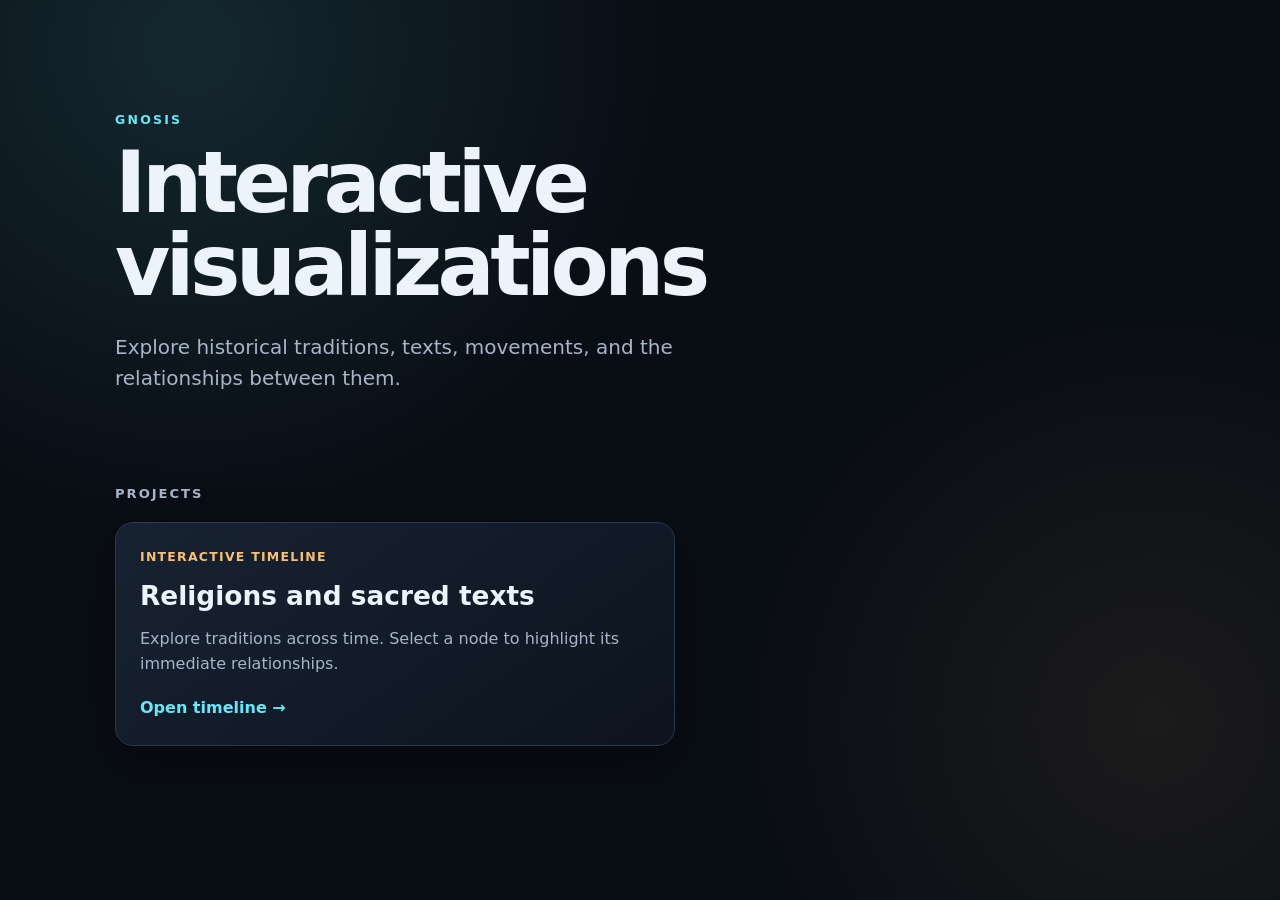
==== index.html @ 71d0b823 "page" ====
<!doctype html>
<html lang="en">
<head>
  <meta charset="utf-8">
  <meta name="viewport" content="width=device-width,initial-scale=1">
  <meta name="description" content="Interactive history and knowledge visualizations.">
  <title>Gnosis Visualizations</title>
  <link rel="stylesheet" href="site.css">
</head>
<body>
  <main>
    <header>
      <p class="eyebrow">GNOSIS</p>
      <h1>Interactive visualizations</h1>
      <p class="intro">Explore historical traditions, texts, movements, and the relationships between them.</p>
    </header>

    <section class="projects" aria-labelledby="projects-title">
      <h2 id="projects-title">Projects</h2>
      <a class="project-card" href="religions/">
        <span class="project-type">Interactive timeline</span>
        <strong>Religions and sacred texts</strong>
        <span>Explore traditions across time. Select a node to highlight its immediate relationships.</span>
        <span class="open">Open timeline <span aria-hidden="true">→</span></span>
      </a>
    </section>
  </main>
</body>
</html>
---- site.css ----
:root{
  color-scheme:dark;
  --bg:#090d14;
  --panel:#121a27;
  --line:#2a394d;
  --text:#edf3fb;
  --muted:#a7b5c8;
  --accent:#67e8f9;
  --accent2:#f6c177;
}
*{box-sizing:border-box}
html{background:var(--bg)}
body{
  margin:0;
  min-height:100vh;
  min-height:100dvh;
  color:var(--text);
  background:
    radial-gradient(circle at 15% 5%,rgba(103,232,249,.12),transparent 30rem),
    radial-gradient(circle at 90% 80%,rgba(246,193,119,.08),transparent 26rem),
    var(--bg);
  font:16px/1.55 system-ui,-apple-system,"Segoe UI",Roboto,sans-serif;
}
main{width:min(1050px,calc(100% - 40px));margin:0 auto;padding:clamp(48px,10vw,110px) 0}
header{max-width:720px}
.eyebrow{margin:0 0 12px;color:var(--accent);font-size:.78rem;font-weight:750;letter-spacing:.18em}
h1{max-width:700px;margin:0;font-size:clamp(2.35rem,7vw,5.3rem);line-height:.98;letter-spacing:-.055em}
.intro{max-width:620px;margin:24px 0 0;color:var(--muted);font-size:clamp(1rem,2vw,1.25rem)}
.projects{margin-top:clamp(52px,9vw,90px)}
h2{margin:0 0 18px;font-size:.82rem;text-transform:uppercase;letter-spacing:.15em;color:var(--muted)}
.project-card{
  display:grid;
  gap:10px;
  width:min(100%,560px);
  padding:24px;
  color:inherit;
  text-decoration:none;
  border:1px solid var(--line);
  border-radius:18px;
  background:linear-gradient(145deg,rgba(24,35,51,.96),rgba(13,20,31,.96));
  box-shadow:0 18px 50px rgba(0,0,0,.25);
  transition:transform .18s ease,border-color .18s ease,box-shadow .18s ease;
}
.project-card:hover,.project-card:focus-visible{transform:translateY(-3px);border-color:var(--accent);box-shadow:0 20px 55px rgba(0,0,0,.35),0 0 24px rgba(103,232,249,.08)}
.project-card:focus-visible{outline:2px solid var(--accent);outline-offset:4px}
.project-card strong{font-size:clamp(1.3rem,4vw,1.65rem)}
.project-card>span:not(.project-type):not(.open){color:var(--muted)}
.project-type{color:var(--accent2);font-size:.78rem;font-weight:700;text-transform:uppercase;letter-spacing:.1em}
.open{margin-top:9px;color:var(--accent);font-weight:700}
@media(max-width:560px){
  main{width:min(100% - 24px,1050px);padding:42px 0}
  .project-card{padding:20px;border-radius:15px}
}
@media(prefers-reduced-motion:reduce){.project-card{transition:none}}
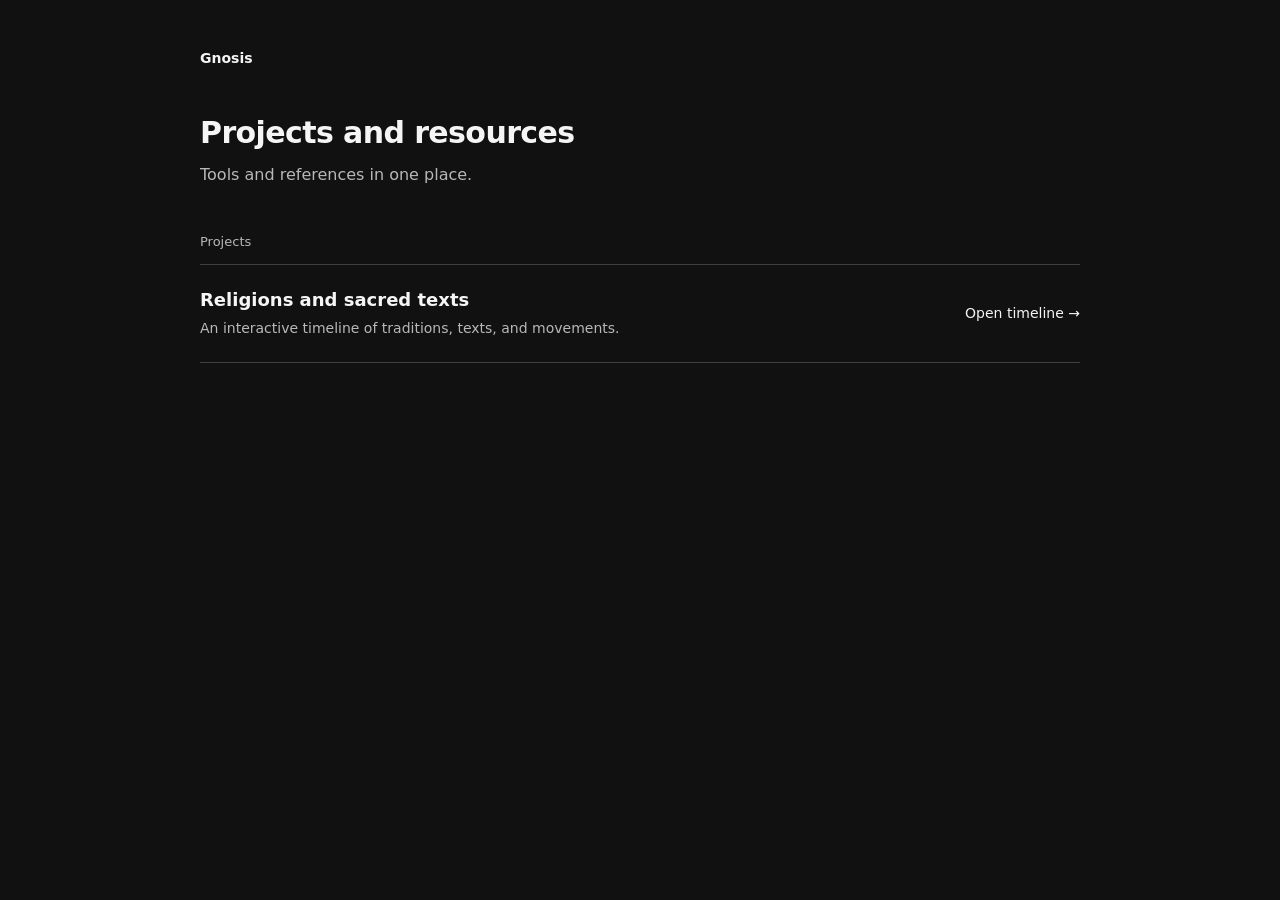
==== commit 6c21546c: "x" ====
--- a/index.html
+++ b/index.html
@@ -3,24 +3,25 @@
 <head>
   <meta charset="utf-8">
   <meta name="viewport" content="width=device-width,initial-scale=1">
-  <meta name="description" content="Interactive history and knowledge visualizations.">
-  <title>Gnosis Visualizations</title>
-  <link rel="stylesheet" href="site.css">
+  <meta name="description" content="Gnosis projects and resources.">
+  <title>Gnosis — Projects and resources</title>
+  <link rel="stylesheet" href="site.css?v=2">
 </head>
 <body>
   <main>
     <header>
-      <p class="eyebrow">GNOSIS</p>
-      <h1>Interactive visualizations</h1>
-      <p class="intro">Explore historical traditions, texts, movements, and the relationships between them.</p>
+      <p class="site-name">Gnosis</p>
+      <h1>Projects and resources</h1>
+      <p class="intro">Tools and references in one place.</p>
     </header>
 
     <section class="projects" aria-labelledby="projects-title">
       <h2 id="projects-title">Projects</h2>
-      <a class="project-card" href="religions/">
-        <span class="project-type">Interactive timeline</span>
-        <strong>Religions and sacred texts</strong>
-        <span>Explore traditions across time. Select a node to highlight its immediate relationships.</span>
+      <a class="project-link" href="religions/">
+        <span class="project-copy">
+          <strong>Religions and sacred texts</strong>
+          <span>An interactive timeline of traditions, texts, and movements.</span>
+        </span>
         <span class="open">Open timeline <span aria-hidden="true">→</span></span>
       </a>
     </section>
--- a/site.css
+++ b/site.css
@@ -1,12 +1,9 @@
 :root{
   color-scheme:dark;
-  --bg:#090d14;
-  --panel:#121a27;
-  --line:#2a394d;
-  --text:#edf3fb;
-  --muted:#a7b5c8;
-  --accent:#67e8f9;
-  --accent2:#f6c177;
+  --bg:#111111;
+  --line:#404040;
+  --text:#f5f5f5;
+  --muted:#b8b8b8;
 }
 *{box-sizing:border-box}
 html{background:var(--bg)}
@@ -15,40 +12,38 @@
   min-height:100vh;
   min-height:100dvh;
   color:var(--text);
-  background:
-    radial-gradient(circle at 15% 5%,rgba(103,232,249,.12),transparent 30rem),
-    radial-gradient(circle at 90% 80%,rgba(246,193,119,.08),transparent 26rem),
-    var(--bg);
+  background:var(--bg);
   font:16px/1.55 system-ui,-apple-system,"Segoe UI",Roboto,sans-serif;
 }
-main{width:min(1050px,calc(100% - 40px));margin:0 auto;padding:clamp(48px,10vw,110px) 0}
-header{max-width:720px}
-.eyebrow{margin:0 0 12px;color:var(--accent);font-size:.78rem;font-weight:750;letter-spacing:.18em}
-h1{max-width:700px;margin:0;font-size:clamp(2.35rem,7vw,5.3rem);line-height:.98;letter-spacing:-.055em}
-.intro{max-width:620px;margin:24px 0 0;color:var(--muted);font-size:clamp(1rem,2vw,1.25rem)}
-.projects{margin-top:clamp(52px,9vw,90px)}
-h2{margin:0 0 18px;font-size:.82rem;text-transform:uppercase;letter-spacing:.15em;color:var(--muted)}
-.project-card{
-  display:grid;
-  gap:10px;
-  width:min(100%,560px);
-  padding:24px;
+main{width:min(880px,calc(100% - 48px));margin:0 auto;padding:48px 0}
+.site-name{margin:0 0 44px;font-size:14px;font-weight:600}
+h1{margin:0;font-size:30px;line-height:1.25;font-weight:600;letter-spacing:-.02em}
+.intro{margin:12px 0 0;color:var(--muted);font-size:16px}
+.projects{margin-top:44px}
+h2{margin:0 0 12px;font-size:13px;font-weight:500;color:var(--muted)}
+.project-link{
+  display:flex;
+  align-items:center;
+  justify-content:space-between;
+  gap:24px;
+  padding:22px 0;
   color:inherit;
   text-decoration:none;
-  border:1px solid var(--line);
-  border-radius:18px;
-  background:linear-gradient(145deg,rgba(24,35,51,.96),rgba(13,20,31,.96));
-  box-shadow:0 18px 50px rgba(0,0,0,.25);
-  transition:transform .18s ease,border-color .18s ease,box-shadow .18s ease;
+  border-top:1px solid var(--line);
+  border-bottom:1px solid var(--line);
 }
-.project-card:hover,.project-card:focus-visible{transform:translateY(-3px);border-color:var(--accent);box-shadow:0 20px 55px rgba(0,0,0,.35),0 0 24px rgba(103,232,249,.08)}
-.project-card:focus-visible{outline:2px solid var(--accent);outline-offset:4px}
-.project-card strong{font-size:clamp(1.3rem,4vw,1.65rem)}
-.project-card>span:not(.project-type):not(.open){color:var(--muted)}
-.project-type{color:var(--accent2);font-size:.78rem;font-weight:700;text-transform:uppercase;letter-spacing:.1em}
-.open{margin-top:9px;color:var(--accent);font-weight:700}
+.project-link:hover{background:#191919;border-color:#777777}
+.project-link+.project-link{border-top:0}
+.project-link:focus-visible{outline:2px solid var(--text);outline-offset:5px}
+.project-copy{display:grid;gap:6px}
+.project-copy strong{font-size:18px;font-weight:600;line-height:1.4}
+.project-copy>span{color:var(--muted);font-size:14px}
+.open{flex-shrink:0;font-size:14px}
+.project-link:hover .open{text-decoration:underline;text-underline-offset:4px}
 @media(max-width:560px){
-  main{width:min(100% - 24px,1050px);padding:42px 0}
-  .project-card{padding:20px;border-radius:15px}
+  main{width:calc(100% - 40px);padding:28px 0}
+  .site-name{margin-bottom:32px}
+  h1{font-size:26px}
+  .projects{margin-top:32px}
+  .project-link{align-items:flex-start;flex-direction:column;gap:16px;padding:20px 0}
 }
-@media(prefers-reduced-motion:reduce){.project-card{transition:none}}
